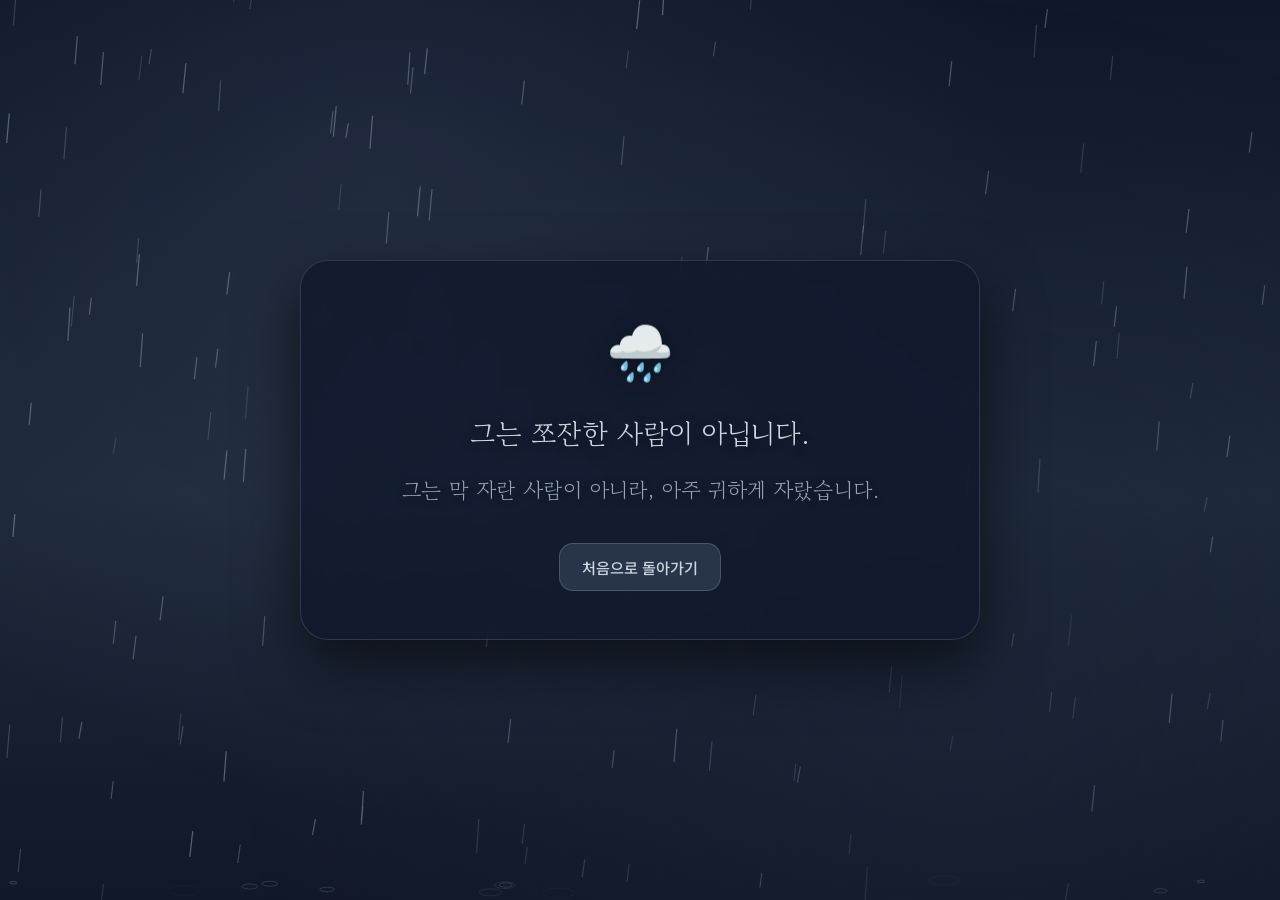
==== rain.html @ e8e77246 "Add files via upload" ====
<!DOCTYPE html>
<html lang="ko">
<head>
  <meta charset="UTF-8">
  <meta name="viewport" content="width=device-width, initial-scale=1.0">
  <title>비가 내립니다...</title>
  <link rel="stylesheet" href="styles.css">
</head>
<body class="rain-page">
  <canvas id="rain-canvas" aria-hidden="true"></canvas>
  <div class="storm-fog" aria-hidden="true"></div>
  <div id="lightning" class="lightning-flash" aria-hidden="true"></div>

  <main class="rain-container">
    <div class="rain-icon" aria-hidden="true">🌧️</div>
    <p class="rain-message">
      그는 쪼잔한 사람이 아닙니다.
    </p>
    <p class="rain-submessage">
      그는 막 자란 사람이 아니라, 아주 귀하게 자랐습니다.
    </p>
    <div class="rain-actions">
      <a href="index.html" class="btn btn-back-dark">처음으로 돌아가기</a>
    </div>
  </main>

  <script>
    const canvas = document.getElementById('rain-canvas');
    const ctx = canvas.getContext('2d');
    const lightningEl = document.getElementById('lightning');

    let width = (canvas.width = window.innerWidth);
    let height = (canvas.height = window.innerHeight);

    window.addEventListener('resize', () => {
      width = canvas.width = window.innerWidth;
      height = canvas.height = window.innerHeight;
    });

    const drops = [];
    const splashes = [];
    const dropCount = 190;

    function createDrop(randomY = false) {
      return {
        x: Math.random() * (width + 120) - 60,
        y: randomY ? Math.random() * height : -40 - Math.random() * 120,
        len: 14 + Math.random() * 20,
        speed: 9 + Math.random() * 8,
        wind: -1.4 - Math.random() * 0.8,
        alpha: 0.2 + Math.random() * 0.35
      };
    }

    for (let i = 0; i < dropCount; i++) {
      drops.push(createDrop(true));
    }

    function animateRain() {
      ctx.clearRect(0, 0, width, height);

      // 빗줄기 그리기
      for (let i = 0; i < drops.length; i++) {
        const d = drops[i];
        d.x += d.wind;
        d.y += d.speed;

        ctx.strokeStyle = `rgba(148, 163, 184, ${d.alpha})`;
        ctx.lineWidth = 1.2;
        ctx.beginPath();
        ctx.moveTo(d.x, d.y);
        ctx.lineTo(d.x + d.wind * 1.4, d.y + d.len);
        ctx.stroke();

        if (d.y > height - 10) {
          if (Math.random() < 0.35) {
            splashes.push({
              x: d.x,
              y: height - 6 - Math.random() * 14,
              r: 2,
              maxR: 10 + Math.random() * 10,
              alpha: 0.35
            });
          }
          drops[i] = createDrop(false);
        }
      }

      // 바닥 빗물 파문 그리기
      for (let i = splashes.length - 1; i >= 0; i--) {
        const s = splashes[i];
        s.r += 0.65;
        s.alpha -= 0.014;

        if (s.alpha <= 0 || s.r >= s.maxR) {
          splashes.splice(i, 1);
          continue;
        }

        ctx.strokeStyle = `rgba(148, 163, 184, ${s.alpha})`;
        ctx.lineWidth = 1;
        ctx.beginPath();
        ctx.ellipse(s.x, s.y, s.r, s.r * 0.32, 0, 0, Math.PI * 2);
        ctx.stroke();
      }

      requestAnimationFrame(animateRain);
    }

    animateRain();

    // 가끔 어두운 번개 번쩍임 효과
    function triggerLightning() {
      lightningEl.style.opacity = '1';
      setTimeout(() => {
        lightningEl.style.opacity = '0';
      }, 90);
      setTimeout(() => {
        lightningEl.style.opacity = '0.6';
      }, 170);
      setTimeout(() => {
        lightningEl.style.opacity = '0';
      }, 260);

      const nextDelay = 4500 + Math.random() * 6500;
      setTimeout(triggerLightning, nextDelay);
    }

    setTimeout(triggerLightning, 2800);
  </script>
</body>
</html>
---- styles.css ----
@import url('https://fonts.googleapis.com/css2?family=Gowun+Batang:wght@400;700&family=Jua&family=Noto+Sans+KR:wght@400;500;700;900&display=swap');

:root {
  --font-main: 'Noto Sans KR', 'Malgun Gothic', 'Apple SD Gothic Neo', sans-serif;
  --font-display: 'Jua', 'Noto Sans KR', 'Malgun Gothic', sans-serif;
  --font-serif: 'Gowun Batang', 'Noto Serif KR', serif;
}

* {
  box-sizing: border-box;
  margin: 0;
  padding: 0;
}

html,
body {
  width: 100%;
  min-height: 100vh;
  font-family: var(--font-main);
  overflow-x: hidden;
}

/* ==================== MAIN PAGE ==================== */
body.main-page {
  display: flex;
  align-items: center;
  justify-content: center;
  background: linear-gradient(135deg, #fff5f7 0%, #fef9e7 50%, #eef7ff 100%);
  position: relative;
  padding: 24px;
}

.bg-deco {
  position: fixed;
  inset: 0;
  pointer-events: none;
  overflow: hidden;
  z-index: 0;
}

.bg-blob {
  position: absolute;
  border-radius: 50%;
  filter: blur(60px);
  opacity: 0.45;
  animation: floatBlob 10s ease-in-out infinite alternate;
}

.bg-blob.one {
  width: 340px;
  height: 340px;
  background: #ffd6e0;
  top: -80px;
  left: -80px;
}

.bg-blob.two {
  width: 380px;
  height: 380px;
  background: #fff0b3;
  bottom: -100px;
  right: -80px;
  animation-delay: -4s;
}

.bg-blob.three {
  width: 260px;
  height: 260px;
  background: #cfe8ff;
  top: 40%;
  left: 65%;
  animation-delay: -2s;
}

@keyframes floatBlob {
  0% {
    transform: translate(0, 0) scale(1);
  }
  100% {
    transform: translate(24px, -24px) scale(1.08);
  }
}

.main-card {
  position: relative;
  z-index: 1;
  background: rgba(255, 255, 255, 0.88);
  backdrop-filter: blur(14px);
  border: 2px solid rgba(255, 255, 255, 0.9);
  border-radius: 32px;
  padding: 56px 44px 48px;
  max-width: 560px;
  width: 100%;
  text-align: center;
  box-shadow:
    0 20px 60px rgba(255, 143, 171, 0.16),
    0 8px 24px rgba(0, 0, 0, 0.05);
  animation: cardEnter 0.7s cubic-bezier(0.22, 1, 0.36, 1) both;
}

@keyframes cardEnter {
  from {
    opacity: 0;
    transform: translateY(24px) scale(0.96);
  }
  to {
    opacity: 1;
    transform: translateY(0) scale(1);
  }
}

.question-badge {
  display: inline-block;
  padding: 6px 16px;
  border-radius: 999px;
  background: #fff0f3;
  color: #e64980;
  font-size: 0.9rem;
  font-weight: 700;
  margin-bottom: 22px;
  letter-spacing: 0.02em;
}

.main-question {
  font-family: var(--font-display);
  font-size: clamp(1.75rem, 4.5vw, 2.4rem);
  color: #2b2d42;
  line-height: 1.4;
  margin-bottom: 40px;
  word-break: keep-all;
}

.button-group {
  display: flex;
  gap: 16px;
  justify-content: center;
  flex-wrap: wrap;
}

.btn {
  display: inline-flex;
  align-items: center;
  justify-content: center;
  gap: 8px;
  min-width: 168px;
  padding: 16px 28px;
  border-radius: 18px;
  font-family: var(--font-display);
  font-size: 1.25rem;
  text-decoration: none;
  cursor: pointer;
  border: none;
  transition: transform 0.2s cubic-bezier(0.22, 1, 0.36, 1), box-shadow 0.2s ease, filter 0.2s ease;
}

.btn:active {
  transform: translateY(1px) scale(0.98);
}

.btn-yes {
  background: linear-gradient(135deg, #ff6b9d 0%, #ff8fab 100%);
  color: #ffffff;
  box-shadow: 0 10px 24px rgba(255, 107, 157, 0.35);
}

.btn-yes:hover {
  transform: translateY(-3px) scale(1.03);
  box-shadow: 0 14px 30px rgba(255, 107, 157, 0.45);
}

.btn-no {
  background: #f1f3f5;
  color: #495057;
  border: 2px solid #dee2e6;
  box-shadow: 0 6px 16px rgba(0, 0, 0, 0.05);
}

.btn-no:hover {
  transform: translateY(-3px);
  background: #e9ecef;
  color: #212529;
}

/* ==================== CELEBRATE PAGE ==================== */
body.celebrate-page {
  display: flex;
  flex-direction: column;
  align-items: center;
  justify-content: center;
  background: radial-gradient(circle at top, #fff9db 0%, #ffe8f0 45%, #e7f5ff 100%);
  position: relative;
  padding: 32px 20px 48px;
  overflow: hidden;
}

#confetti-canvas {
  position: fixed;
  inset: 0;
  width: 100%;
  height: 100%;
  pointer-events: none;
  z-index: 10;
}

.bunting {
  position: fixed;
  top: 0;
  left: 0;
  width: 100%;
  height: 54px;
  display: flex;
  justify-content: space-around;
  pointer-events: none;
  z-index: 5;
}

.flag {
  width: 0;
  height: 0;
  border-left: 22px solid transparent;
  border-right: 22px solid transparent;
  border-top: 38px solid #ff6b9d;
  animation: swing 2.6s ease-in-out infinite alternate;
  transform-origin: top center;
}

.flag:nth-child(2n) { border-top-color: #ffd43b; animation-delay: -0.6s; }
.flag:nth-child(3n) { border-top-color: #4dabf7; animation-delay: -1.2s; }
.flag:nth-child(4n) { border-top-color: #69db7c; animation-delay: -1.8s; }
.flag:nth-child(5n) { border-top-color: #b197fc; animation-delay: -0.3s; }

@keyframes swing {
  from { transform: rotate(-5deg); }
  to { transform: rotate(5deg); }
}

.celebrate-container {
  position: relative;
  z-index: 6;
  max-width: 720px;
  width: 100%;
  text-align: center;
  display: flex;
  flex-direction: column;
  align-items: center;
}

.fanfare-banner {
  display: inline-flex;
  align-items: center;
  gap: 8px;
  background: linear-gradient(135deg, #ff922b, #ff6b9d);
  color: #fff;
  padding: 8px 22px;
  border-radius: 999px;
  font-family: var(--font-display);
  font-size: 1.1rem;
  letter-spacing: 0.04em;
  box-shadow: 0 8px 20px rgba(255, 107, 157, 0.3);
  margin-bottom: 24px;
  animation: popBounce 0.8s cubic-bezier(0.34, 1.56, 0.64, 1) both;
}

@keyframes popBounce {
  0% { opacity: 0; transform: scale(0.5); }
  100% { opacity: 1; transform: scale(1); }
}

/* Giant Birthday Cake */
.cake-wrapper {
  position: relative;
  margin: 12px auto 34px;
  animation: cakeRise 0.9s cubic-bezier(0.22, 1, 0.36, 1) 0.15s both;
  filter: drop-shadow(0 18px 28px rgba(230, 73, 128, 0.18));
}

@keyframes cakeRise {
  from { opacity: 0; transform: translateY(36px) scale(0.9); }
  to { opacity: 1; transform: translateY(0) scale(1); }
}

.cake-svg {
  width: min(340px, 78vw);
  height: auto;
  display: block;
}

.flame {
  transform-box: fill-box;
  transform-origin: center bottom;
  animation: flicker 0.9s ease-in-out infinite alternate;
}

.flame.delay-1 { animation-delay: -0.3s; }
.flame.delay-2 { animation-delay: -0.6s; }
.flame.delay-3 { animation-delay: -0.15s; }
.flame.delay-4 { animation-delay: -0.45s; }

@keyframes flicker {
  0% { transform: scale(1) rotate(-3deg); opacity: 0.95; }
  50% { transform: scale(1.08, 1.15) rotate(2deg); opacity: 1; }
  100% { transform: scale(0.95, 1.05) rotate(-2deg); opacity: 0.9; }
}

.celebrate-message-box {
  background: rgba(255, 255, 255, 0.9);
  backdrop-filter: blur(12px);
  border: 2px solid rgba(255, 182, 206, 0.6);
  border-radius: 28px;
  padding: 32px 36px;
  box-shadow: 0 16px 40px rgba(255, 107, 157, 0.14);
  margin-bottom: 24px;
  animation: fadeUp 0.8s ease 0.35s both;
}

.ticket-wrapper {
  width: 100%;
  max-width: 560px;
  margin: 0 auto 28px;
  animation: fadeUp 0.8s ease 0.45s both;
  filter: drop-shadow(0 14px 24px rgba(245, 159, 0, 0.22));
  transition: transform 0.25s ease;
}

.ticket-wrapper:hover {
  transform: translateY(-4px) rotate(-0.8deg);
}

.ticket-svg {
  width: 100%;
  height: auto;
  display: block;
}

@keyframes fadeUp {
  from { opacity: 0; transform: translateY(20px); }
  to { opacity: 1; transform: translateY(0); }
}

.celebrate-message {
  font-family: var(--font-display);
  font-size: clamp(1.35rem, 3.6vw, 1.95rem);
  color: #2b2d42;
  line-height: 1.65;
  word-break: keep-all;
}

.celebrate-actions {
  display: flex;
  gap: 12px;
  flex-wrap: wrap;
  justify-content: center;
  animation: fadeUp 0.8s ease 0.55s both;
}

.btn-fanfare {
  background: linear-gradient(135deg, #fcc419, #ff922b);
  color: #fff;
  font-size: 1rem;
  min-width: auto;
  padding: 12px 22px;
  border-radius: 14px;
  box-shadow: 0 8px 18px rgba(255, 146, 43, 0.3);
}

.btn-fanfare:hover {
  transform: translateY(-2px);
}

.btn-back-light {
  background: rgba(255, 255, 255, 0.85);
  color: #495057;
  border: 1.5px solid #dee2e6;
  font-size: 1rem;
  min-width: auto;
  padding: 12px 22px;
  border-radius: 14px;
}

.btn-back-light:hover {
  background: #ffffff;
  transform: translateY(-2px);
}

/* ==================== RAIN PAGE ==================== */
body.rain-page {
  display: flex;
  flex-direction: column;
  align-items: center;
  justify-content: center;
  background: linear-gradient(180deg, #0f172a 0%, #1e293b 55%, #111827 100%);
  color: #e2e8f0;
  position: relative;
  padding: 32px 20px;
  overflow: hidden;
}

#rain-canvas {
  position: fixed;
  inset: 0;
  width: 100%;
  height: 100%;
  pointer-events: none;
  z-index: 1;
}

.storm-fog {
  position: fixed;
  inset: 0;
  background:
    radial-gradient(circle at 30% 20%, rgba(100, 116, 139, 0.16), transparent 55%),
    radial-gradient(circle at 75% 80%, rgba(30, 41, 59, 0.45), transparent 60%);
  pointer-events: none;
  z-index: 2;
}

.lightning-flash {
  position: fixed;
  inset: 0;
  background: rgba(203, 213, 225, 0.18);
  opacity: 0;
  pointer-events: none;
  z-index: 3;
  transition: opacity 0.15s ease;
}

.rain-container {
  position: relative;
  z-index: 5;
  max-width: 680px;
  width: 100%;
  text-align: center;
  background: rgba(15, 23, 42, 0.72);
  backdrop-filter: blur(10px);
  border: 1px solid rgba(148, 163, 184, 0.22);
  border-radius: 28px;
  padding: 48px 36px;
  box-shadow: 0 24px 60px rgba(0, 0, 0, 0.55);
  animation: gloomyFade 1.1s ease both;
}

@keyframes gloomyFade {
  from { opacity: 0; transform: translateY(16px); }
  to { opacity: 1; transform: translateY(0); }
}

.rain-icon {
  font-size: 3.4rem;
  margin-bottom: 20px;
  display: inline-block;
  filter: grayscale(0.35) drop-shadow(0 6px 14px rgba(0, 0, 0, 0.45));
  animation: cloudSigh 3.5s ease-in-out infinite alternate;
}

@keyframes cloudSigh {
  from { transform: translateY(0); }
  to { transform: translateY(6px); }
}

.rain-message {
  font-family: var(--font-serif);
  font-size: clamp(1.25rem, 3.3vw, 1.75rem);
  line-height: 1.8;
  color: #cbd5e1;
  word-break: keep-all;
  margin-bottom: 14px;
  text-shadow: 0 2px 10px rgba(0, 0, 0, 0.5);
}

.rain-submessage {
  font-family: var(--font-serif);
  font-size: clamp(1.05rem, 2.7vw, 1.35rem);
  line-height: 1.7;
  color: #94a3b8;
  word-break: keep-all;
  margin-bottom: 34px;
  text-shadow: 0 2px 8px rgba(0, 0, 0, 0.45);
}

.rain-actions {
  display: flex;
  gap: 12px;
  justify-content: center;
  flex-wrap: wrap;
}

.btn-back-dark {
  background: rgba(51, 65, 85, 0.7);
  color: #cbd5e1;
  border: 1px solid rgba(148, 163, 184, 0.3);
  font-family: var(--font-main);
  font-size: 0.95rem;
  font-weight: 500;
  min-width: auto;
  padding: 12px 22px;
  border-radius: 14px;
}

.btn-back-dark:hover {
  background: rgba(71, 85, 105, 0.85);
  color: #ffffff;
  transform: translateY(-2px);
}
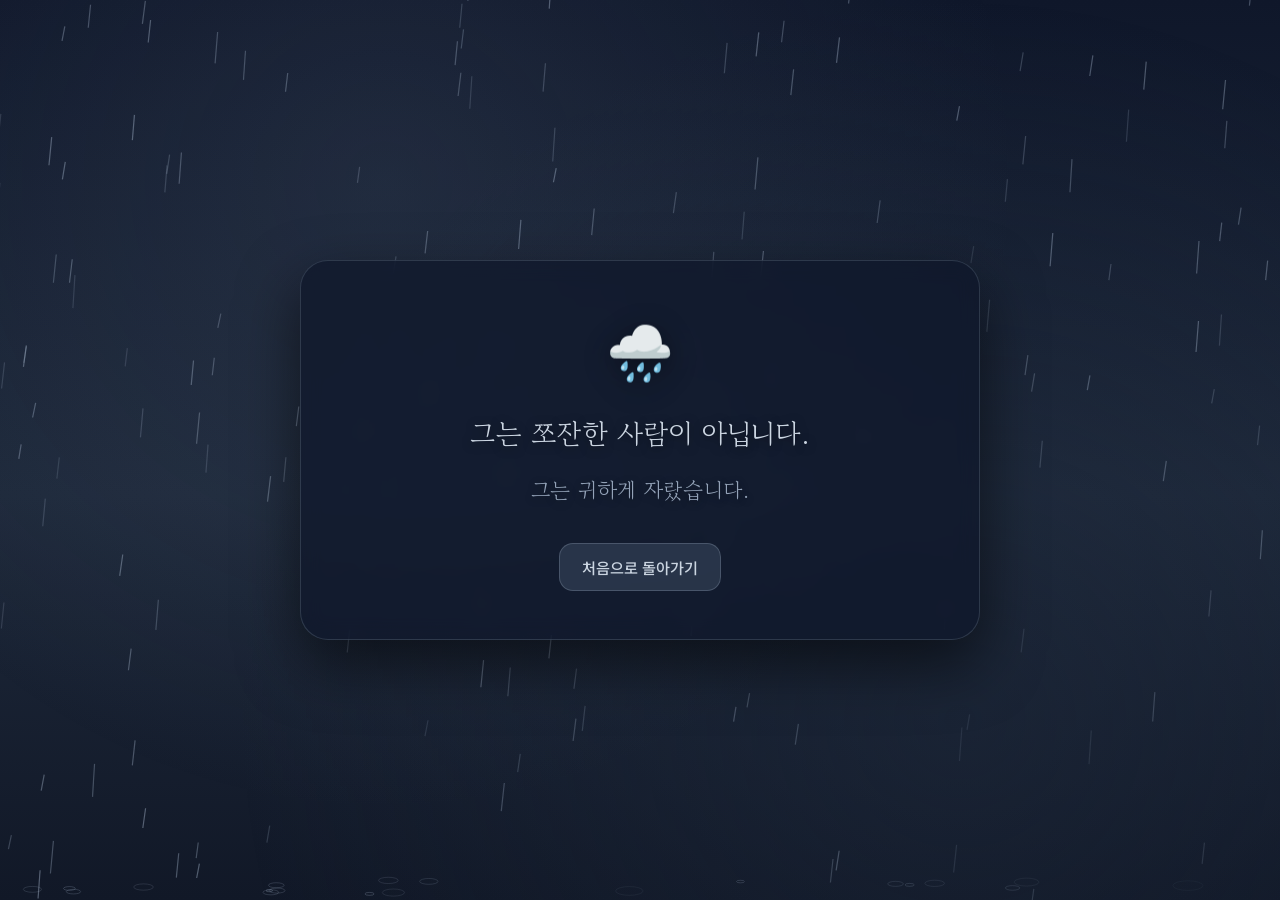
==== commit 1f0a78f9: "Update submessage in rain.html" ====
--- a/rain.html
+++ b/rain.html
@@ -17,7 +17,7 @@
       그는 쪼잔한 사람이 아닙니다.
     </p>
     <p class="rain-submessage">
-      그는 막 자란 사람이 아니라, 아주 귀하게 자랐습니다.
+      그는 귀하게 자랐습니다.
     </p>
     <div class="rain-actions">
       <a href="index.html" class="btn btn-back-dark">처음으로 돌아가기</a>
--- a/styles.css
+++ b/styles.css
@@ -382,6 +382,65 @@
   transform: translateY(-2px);
 }
 
+@media (max-width: 600px), (max-height: 780px) {
+  body.celebrate-page {
+    min-height: 100dvh;
+    padding: 28px 14px 16px;
+    overflow-y: auto;
+  }
+
+  .bunting {
+    height: 28px;
+  }
+
+  .flag {
+    border-left-width: 14px;
+    border-right-width: 14px;
+    border-top-width: 24px;
+  }
+
+  .fanfare-banner {
+    font-size: 0.9rem;
+    padding: 5px 14px;
+    margin-bottom: 8px;
+  }
+
+  .cake-wrapper {
+    margin: 4px auto 10px;
+  }
+
+  .cake-svg {
+    width: min(175px, 44vw, 23vh);
+  }
+
+  .celebrate-message-box {
+    padding: 14px 16px;
+    border-radius: 18px;
+    margin-bottom: 10px;
+  }
+
+  .celebrate-message {
+    font-size: clamp(0.98rem, 3.8vw, 1.25rem);
+    line-height: 1.42;
+  }
+
+  .ticket-wrapper {
+    max-width: min(390px, 90vw);
+    margin: 0 auto 12px;
+  }
+
+  .celebrate-actions {
+    gap: 8px;
+  }
+
+  .btn-fanfare,
+  .btn-back-light {
+    font-size: 0.85rem;
+    padding: 9px 14px;
+    border-radius: 12px;
+  }
+}
+
 /* ==================== RAIN PAGE ==================== */
 body.rain-page {
   display: flex;
